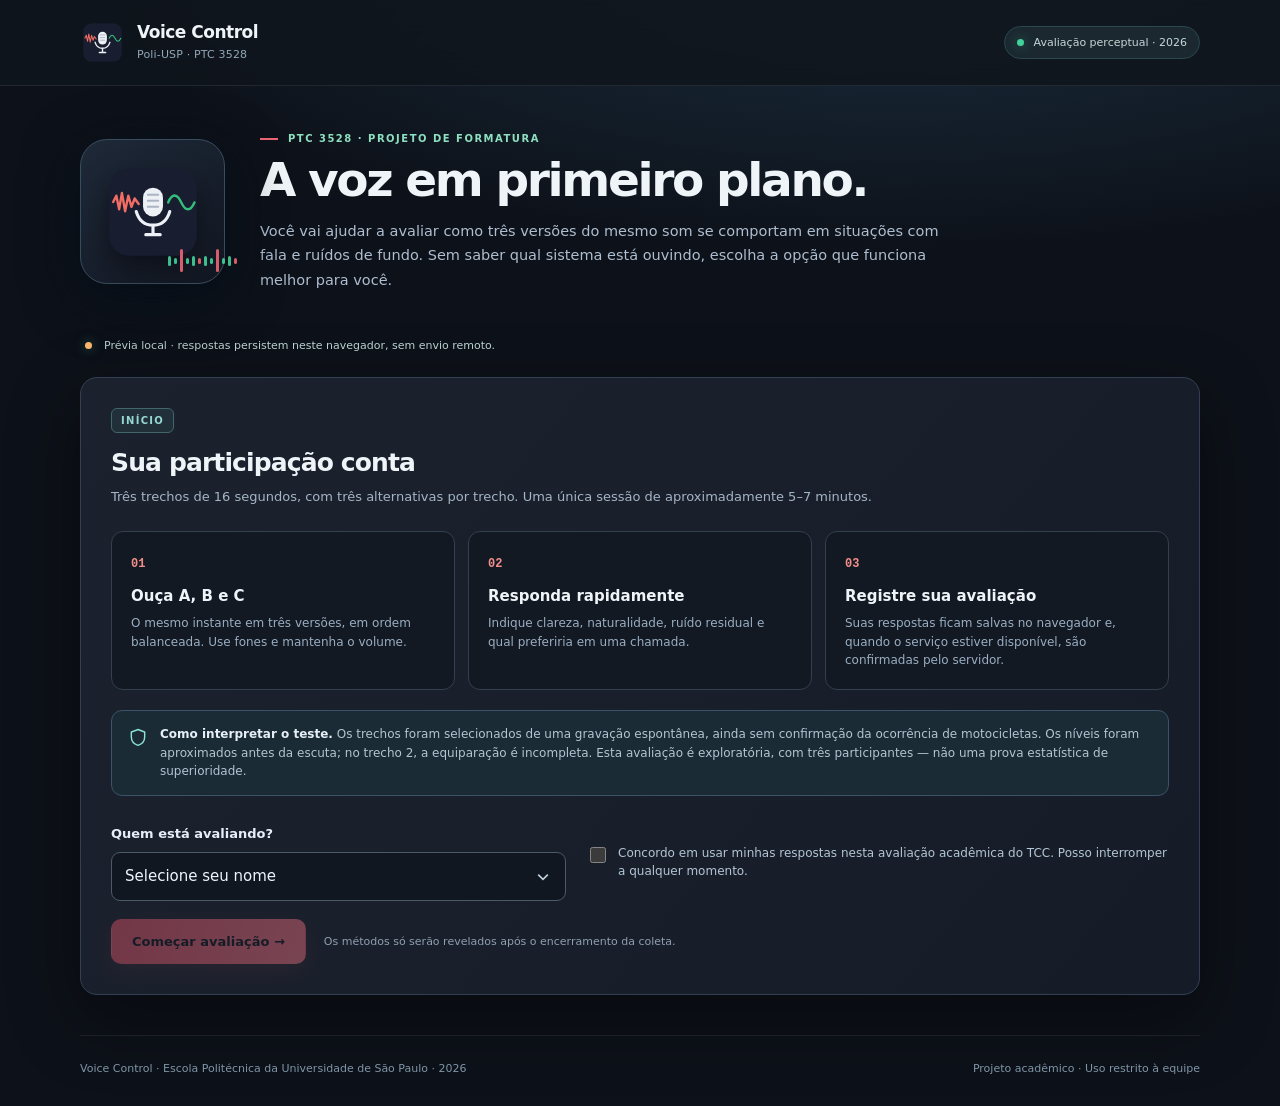
==== docs/teste-perceptual/index.html @ 07230ff4 "feat(ptc3528): stage branded blind perceptual listening test" ====
<!doctype html>
<html lang="pt-BR">
<head>
  <meta charset="utf-8">
  <meta name="viewport" content="width=device-width, initial-scale=1">
  <meta name="color-scheme" content="dark">
  <meta name="referrer" content="no-referrer">
  <meta name="theme-color" content="#10141e">
  <meta name="description" content="Escuta comparativa cega de três sinais de áudio da pesquisa Voice Control · PTC 3528, Poli-USP.">
  <title>Escuta perceptual · Voice Control | PTC 3528</title>
  <link rel="icon" type="image/svg+xml" href="assets/voice-control.svg">
  <link rel="stylesheet" href="styles.css">
</head>
<body>
  <a class="skip-link" href="#conteudo">Ir para o conteúdo</a>
  <header class="topbar">
    <div class="shell header-flex">
      <div class="brand">
        <img src="assets/voice-control.svg" alt="Logotipo colorido do Voice Control" width="45" height="45">
        <div><strong>Voice Control</strong><span>Poli-USP · PTC 3528</span></div>
      </div>
      <span class="header-pill"><span class="on-dot"></span> Avaliação perceptual · 2026</span>
    </div>
  </header>
  <main id="conteudo" class="shell" tabindex="-1">
    <section class="hero" aria-labelledby="hero-title">
      <div class="hero-art" aria-hidden="true">
        <img src="assets/voice-control.svg" alt="" width="102" height="102">
        <div class="hero-wave"><span></span><span></span><span></span><span></span><span></span><span></span><span></span><span></span><span></span><span></span><span></span><span></span></div>
      </div>
      <div><div class="eyebrow"><span class="eyebrow-line"></span> PTC 3528 · Projeto de Formatura</div>
      <h1 id="hero-title">A voz em primeiro plano.</h1>
      <p>Você vai ajudar a avaliar como três versões do mesmo som se comportam em situações com fala e ruídos de fundo. Sem saber qual sistema está ouvindo, escolha a opção que funciona melhor para você.</p>
      </div>
    </section>
    <div id="status" class="save-banner" role="status" aria-live="polite"><span class="status-dot"></span><span id="save-text">Preparando a avaliação…</span><span id="save-time"></span></div>
    <section id="welcome" class="surface screen" aria-labelledby="intro-head">
      <div class="section-head"><span class="step-badge">INÍCIO</span><h2 id="intro-head">Sua participação conta</h2><p>Três trechos de 16 segundos, com três alternativas por trecho. Uma única sessão de aproximadamente 5–7 minutos.</p></div>
      <div class="intro-grid">
        <div class="intro-step"><span>01</span><strong>Ouça A, B e C</strong><p>O mesmo instante em três versões, em ordem balanceada. Use fones e mantenha o volume.</p></div>
        <div class="intro-step"><span>02</span><strong>Responda rapidamente</strong><p>Indique clareza, naturalidade, ruído residual e qual preferiria em uma chamada.</p></div>
        <div class="intro-step"><span>03</span><strong>Registre sua avaliação</strong><p>Suas respostas ficam salvas no navegador e, quando o serviço estiver disponível, são confirmadas pelo servidor.</p></div>
      </div>
      <div class="notice"><svg viewBox="0 0 24 24" width="20" height="20" aria-hidden="true"><path d="M12 3L20 6V12C20 17 16.6 20.5 12 22C7.4 20.5 4 17 4 12V6L12 3Z" fill="none" stroke="currentColor" stroke-width="1.7"/></svg><p><strong>Como interpretar o teste.</strong> Os trechos foram selecionados de uma gravação espontânea, ainda sem confirmação da ocorrência de motocicletas. Os níveis foram aproximados antes da escuta; no trecho 2, a equiparação é incompleta. Esta avaliação é exploratória, com três participantes — não uma prova estatística de superioridade.</p></div>
      <div class="start-form">
        <div><label for="participant">Quem está avaliando?</label><select id="participant"><option value="">Selecione seu nome</option><option value="augusto">Augusto</option><option value="gabriel">Gabriel</option><option value="lucas">Lucas</option></select></div>
        <div class="consent-line"><label><input type="checkbox" id="consent"> <span>Concordo em usar minhas respostas nesta avaliação acadêmica do TCC. Posso interromper a qualquer momento.</span></label></div>
        <div class="start-actions"><button class="btn primary" id="begin" disabled>Começar avaliação <span aria-hidden="true">→</span></button><span class="hint">Os métodos só serão revelados após o encerramento da coleta.</span></div>
      </div>
    </section>
    <section id="test" class="screen" hidden aria-labelledby="test-title">
      <div class="progress-box"><div class="progress-top"><div class="eyebrow" id="progress-label"></div><span id="progress-ratio"></span></div><div class="progress-track"><span id="progress-bar"></span></div></div>
      <div class="surface listen-box">
        <div class="section-head compact"><span class="step-badge" id="scene-tag"></span><h2 id="test-title">Escute e compare</h2><p id="scene-description"></p></div>
        <div class="triple" id="audio-cards" aria-label="Três versões do mesmo trecho"></div>
        <div class="listening-tip" id="scene-tip"></div>
      </div>
      <div class="surface question-box" id="questions-box">
        <div class="section-head compact"><span class="step-badge">RESPOSTA</span><h2>O que você percebeu?</h2><p>Escolha A, B ou C em cada critério. Empate e “não avaliável” são respostas válidas.</p></div>
        <div id="questions"></div>
        <div class="field-grid">
          <fieldset class="context-group" id="audible-speech"><legend>Havia fala compreensível?</legend><div class="choice-inline" data-field="speech"><button data-value="sim" type="button">Sim</button><button data-value="parcial" type="button">Parcialmente</button><button data-value="nao" type="button">Não</button></div></fieldset>
          <fieldset class="context-group" id="audible-noise"><legend>Havia ruído perceptível durante a fala?</legend><div class="choice-inline" data-field="overlap"><button data-value="sim" type="button">Sim</button><button data-value="nao" type="button">Não</button><button data-value="incerto" type="button">Não sei</button></div></fieldset>
        </div>
        <fieldset class="context-group motorcycle-context"><legend>Você identificou som de motocicleta?</legend><div class="choice-inline" data-field="motorcycle"><button data-value="sim" type="button">Sim</button><button data-value="nao" type="button">Não</button><button data-value="incerto" type="button">Não sei</button></div></fieldset>
        <div class="note-row"><label for="remark">O que mais chamou sua atenção? <span>(opcional)</span></label><textarea id="remark" rows="2" maxlength="320" placeholder="Ex.: a voz ficou metálica em B; o ruído desaparece nas pausas, mas volta durante a fala…"></textarea></div>
        <div class="navigation"><button class="btn ghost" id="back">← Voltar</button><button class="btn primary" id="next" disabled>Próximo trecho <span aria-hidden="true">→</span></button></div>
        <p class="inline-validation" id="validation" role="alert"></p>
      </div>
    </section>
    <section id="finish" class="surface screen" hidden aria-labelledby="finish-title">
      <div class="finish-badge" aria-hidden="true">✓</div>
      <span class="step-badge">AVALIAÇÃO CONCLUÍDA</span><h2 id="finish-title">Obrigado pela contribuição!</h2>
      <p>Suas escolhas serão utilizadas apenas na análise exploratória do Voice Control. A identidade dos métodos será preservada até o fechamento da coleta.</p>
      <div class="final-info" id="final-info"></div>
      <div class="finish-actions">
        <button id="send" class="btn primary" type="button">Enviar e confirmar gravação <span aria-hidden="true">→</span></button>
        <button id="export" class="btn secondary" type="button">Baixar cópia JSON</button>
        <button id="copy" class="btn ghost" type="button">Copiar respostas</button>
      </div>
      <div class="receipt" id="receipt" role="status" aria-live="polite"></div>
      <p class="privacy-footer">Caso o serviço remoto esteja indisponível, o arquivo JSON exportado preserva suas respostas. Não envie o áudio a terceiros nem publique os trechos. Você pode voltar e ajustar respostas antes do envio.</p>
      <button class="link-button" id="review" type="button">← Revisar respostas</button>
    </section>
  </main>
  <footer class="shell footer"><span>Voice Control · Escola Politécnica da Universidade de São Paulo · 2026</span><span>Projeto acadêmico · Uso restrito à equipe</span></footer>
  <script src="config.js"></script>
  <script src="app.js" defer></script>
</body></html>
---- docs/teste-perceptual/styles.css ----
:root{--bg:#0d1119;--surface:#181e29;--surface2:#1e2634;--surface3:#121923;--border:#334053;--muted:#9aaabd;--ink:#eff4f8;--coral:#ec6674;--coral2:#f38e8b;--green:#40d29a;--blue:#75abff;--focus:#f2a9ac;--r:17px;--shadow:0 24px 70px #0006}
*{box-sizing:border-box}
html{scroll-behavior:smooth;scrollbar-color:#495469 #0c1119}
html::-webkit-scrollbar{width:11px}html::-webkit-scrollbar-track{background:#111924}html::-webkit-scrollbar-thumb{background:linear-gradient(#52627a,#31455b);border:2px solid #111924;border-radius:8px}html::-webkit-scrollbar-thumb:hover{background:#658291}
body{margin:0;min-height:100vh;background:radial-gradient(ellipse 88% 39% at 70% -6%,#1b3041 0%,transparent 75%),var(--bg);color:var(--ink);font:15px/1.55 "Segoe UI",Inter,system-ui,-apple-system,sans-serif;-webkit-font-smoothing:antialiased}
button,input,textarea,select{font:inherit}
button{cursor:pointer}
button:disabled{opacity:.45;cursor:not-allowed}
button:focus-visible,select:focus-visible,input:focus-visible,textarea:focus-visible{outline:2px solid var(--focus);outline-offset:3px}
[hidden]{display:none!important}
.shell{width:min(1120px,calc(100% - 48px));margin:auto}
.skip-link{position:absolute;z-index:90;top:-100px;left:15px;background:#fff;color:#12131e;padding:12px}.skip-link:focus{top:10px}
.topbar{background:#10151ddb;border-bottom:1px solid #ffffff14;backdrop-filter:blur(18px)}
.header-flex{height:85px;display:flex;justify-content:space-between;align-items:center;gap:14px}
.brand{display:flex;align-items:center;gap:12px}
.brand img{border-radius:11px}
.brand strong{font-size:17px;letter-spacing:-.5px;line-height:1.2;display:block}
.brand span{font-size:11px;color:#91a8b8;display:block;margin-top:3px;letter-spacing:.015em}
.header-pill{font-size:11px;color:#c5d8d7;background:#1b2830;border:1px solid #2b4850;border-radius:30px;padding:7px 12px;white-space:nowrap}
.on-dot,.status-dot{display:inline-block;width:7px;height:7px;background:var(--green);border-radius:50%;margin-right:6px;box-shadow:0 0 12px #40d29a80}
.hero{min-height:230px;padding:45px 0 36px;display:flex;gap:35px;align-items:center}
.hero-art{width:145px;height:145px;flex:0 0 145px;position:relative;display:grid;place-items:center;border-radius:27px;background:linear-gradient(140deg,#1e2938,#121722);border:1px solid #394d60;box-shadow:0 13px 55px #071019}
.hero-art img{filter:drop-shadow(0 13px 14px #05060b8a)}
.hero-wave{position:absolute;right:-13px;bottom:10px;height:25px;display:flex;align-items:center;gap:3px}
.hero-wave span{height:10px;width:3px;background:var(--green);border-radius:3px;opacity:.9}
.hero-wave span:nth-child(3n){height:23px;background:var(--coral)}
.hero-wave span:nth-child(4n){height:16px}
.hero-wave span:nth-child(2n){height:6px}
.eyebrow{color:#8ee0c1;font-size:10px;font-weight:700;letter-spacing:.15em;text-transform:uppercase}
.eyebrow-line{display:inline-block;width:18px;height:2px;background:var(--coral);vertical-align:middle;margin-right:5px}
h1{margin:6px 0 13px;font-size:clamp(30px,5vw,47px);font-weight:760;letter-spacing:-.05em;line-height:1.13}
.hero p{color:#aebed0;max-width:710px;margin:0;font-size:14.5px;line-height:1.7}
.surface{border:1px solid var(--border);background:linear-gradient(130deg,#1b222e,#161c27);border-radius:var(--r);box-shadow:var(--shadow)}
.save-banner{display:flex;align-items:center;gap:6px;font-size:11px;color:#bad1d0;min-height:34px;margin-bottom:14px;padding:0 5px}
#save-time{color:var(--muted);margin-left:auto}
.screen{margin-bottom:40px}
#welcome{padding:30px}
.section-head{margin-bottom:24px}.section-head.compact{margin-bottom:18px}
.step-badge{display:inline-block;font-size:10px;font-weight:800;letter-spacing:.13em;color:#96d7d2;background:#29404770;border:1px solid #41666b;border-radius:6px;padding:4px 9px}
.section-head h2{font-size:25px;font-weight:760;letter-spacing:-.035em;margin:11px 0 4px}
.section-head p{color:#a5b5c6;margin:0;font-size:13px}
.intro-grid{display:grid;grid-template-columns:repeat(3,minmax(0,1fr));gap:13px}
.intro-step{padding:19px;background:var(--surface3);border:1px solid #33404f;border-radius:12px}
.intro-step>span{display:inline-block;color:var(--coral2);font:700 12px ui-monospace,Consolas,monospace;margin-bottom:14px}
.intro-step strong{display:block;font-size:15px}.intro-step p{color:#9aaec2;font-size:12px;line-height:1.55;margin:6px 0 0}
.notice{display:flex;align-items:flex-start;gap:12px;margin-top:20px;padding:14px 16px;border:1px solid #3c5268;background:#1a2b35;border-radius:11px}
.notice svg{flex-shrink:0;color:#8be5d4;margin-top:2px}.notice p{margin:0;font-size:12px;color:#b3c4d2}
.notice strong{color:#e7eff6}
.start-form{margin-top:28px;display:flex;flex-wrap:wrap;gap:12px 20px;align-items:flex-end}
.start-form>div:first-child{flex:1 1 300px;max-width:455px}
label{font-size:13px;font-weight:600;color:#e7eefa;display:block;margin-bottom:8px}
select,textarea{background:#101720;color:#eff3ff;border:1px solid #4a5a69;border-radius:9px;padding:12px 13px;width:100%;outline:none}
select{appearance:none;background-image:url("data:image/svg+xml,%3Csvg viewBox='0 0 20 20' xmlns='http://www.w3.org/2000/svg'%3E%3Cpath d='m4 7 6 6 6-6' stroke='%23c0d1de' fill='none' stroke-width='2'/%3E%3C/svg%3E");background-repeat:no-repeat;background-size:16px;background-position:right 14px center}
.consent-line{flex:1 1 420px;align-self:center}.consent-line label{font-weight:400;font-size:12px;color:#b3c5d6;display:flex;gap:9px;align-items:flex-start;cursor:pointer;margin:0}
input[type=checkbox]{accent-color:var(--green);width:16px;height:16px;flex-shrink:0}
.start-actions{width:100%;display:flex;align-items:center;gap:18px;flex-wrap:wrap;margin-top:6px}
.btn{display:inline-flex;justify-content:center;align-items:center;gap:16px;min-height:45px;padding:10px 20px;border-radius:10px;border:1px solid transparent;font-size:13px;font-weight:730;transition:transform .15s,filter .2s,background .2s}
.btn:not(:disabled):hover{transform:translateY(-1px);filter:brightness(1.05)}
.btn.primary{background:linear-gradient(110deg,#df5369,#ee7282);color:#101821;box-shadow:0 8px 25px #eb657629}
.btn.secondary{background:#2b3748;color:#e9f3ff;border-color:#526074}
.btn.ghost{background:#212a38;color:#cfdbe8;border-color:#344559}
.hint{font-size:11px;color:#8f9fb1}
.progress-box{margin:2px 0 20px}
.progress-top{display:flex;justify-content:space-between;gap:10px;margin-bottom:10px}
#progress-ratio{color:#9eb2c4;font:600 11px ui-monospace,Consolas,monospace}
.progress-track{height:5px;overflow:hidden;border-radius:5px;background:#2e3645}
#progress-bar{height:100%;width:0%;display:block;background:linear-gradient(90deg,var(--coral),var(--green));transition:width .25s}
.listen-box,.question-box{padding:27px 29px;margin-bottom:16px}
.triple{display:grid;grid-template-columns:repeat(3,minmax(0,1fr));gap:13px}
.audio-card{background:linear-gradient(160deg,#141c27,#101722);border:1px solid #3d4d60;border-radius:12px;padding:18px 15px;transition:border-color .15s}
.audio-card.playing{border-color:var(--green);box-shadow:0 0 0 1px #35c68a44}
.audio-top{display:flex;align-items:center;justify-content:space-between;gap:8px;margin-bottom:15px}
.audio-label{font-size:24px;font-weight:800;letter-spacing:-.06em}
.audio-chip{font-size:10px;color:#93adbf;border:1px solid #3f5166;border-radius:18px;padding:4px 9px}
.play-row{display:flex;align-items:center;gap:9px}
.play{display:inline-grid;place-items:center;border:none;width:43px;height:43px;flex:0 0 43px;border-radius:50%;color:#101821;background:var(--green);transition:transform .15s,background .15s}
.play:hover{transform:scale(1.05)}
.play svg{width:18px;height:18px}
.seek-box{flex:1;min-width:0}
.timeline{appearance:none;display:block;width:100%;height:7px;border-radius:8px;background:linear-gradient(90deg,var(--coral) var(--fill,0%),#3c4556 var(--fill,0%));cursor:pointer;outline:none}
.timeline::-webkit-slider-thumb{appearance:none;width:14px;height:14px;background:#f7f9ff;border:2px solid var(--coral);border-radius:50%;box-shadow:0 0 0 3px #15212c}
.timeline::-moz-range-thumb{width:12px;height:12px;background:#fff;border:2px solid var(--coral);border-radius:50%}
.time{font:500 10px ui-monospace,Consolas,monospace;color:#8598ac;margin-top:7px;display:flex;justify-content:space-between}
.audio-error{font-size:11px;color:#f2a9a9;min-height:10px;margin:6px 0 0}
.listening-tip{font-size:12px;color:#b6c5d6;margin-top:18px;padding:11px 14px;background:#202c3a;border-left:3px solid #63c8a5;border-radius:7px}
.question-box{margin-bottom:40px}
.rubric{border:1px solid #364253;background:#151d28;border-radius:11px;margin-bottom:11px;padding:15px}
.rubric-row{display:flex;justify-content:space-between;gap:15px;align-items:flex-start}
.rubric-title{color:#eaf0f9;font-size:14px;font-weight:650;margin:0}
.rubric-caption{color:#95a8b8;font-size:11px;margin:4px 0 0}
.choice-grid{display:flex;flex-wrap:wrap;gap:6px;justify-content:flex-end}
.choice-grid button,.choice-inline button{border:1px solid #4a5b6e;background:#202a37;border-radius:8px;color:#d1ddea;min-width:39px;height:36px;padding:5px 10px;font-weight:650;font-size:12px;transition:border-color .15s,background .15s}
.choice-grid button[aria-pressed=true],.choice-inline button[aria-pressed=true]{background:#314a49;border-color:var(--green);box-shadow:inset 0 0 0 1px #48cc9570;color:#d3ffe9}
.choice-grid button:hover,.choice-inline button:hover{border-color:#95b5bd}
.field-grid{display:grid;grid-template-columns:repeat(2,minmax(0,1fr));gap:11px;margin-top:16px}
.context-group{margin:0;border:1px solid #364253;background:#141c26;padding:12px;border-radius:11px;min-width:0}
.context-group legend{font-size:12px;font-weight:670;padding:0 4px}
.choice-inline{display:flex;flex-wrap:wrap;gap:7px}
.note-row{margin:19px 0 13px}
.note-row label{margin-bottom:8px}.note-row label span{color:#90a5b9;font-weight:400}
textarea{resize:vertical;min-height:75px;font-size:13px}
.navigation{display:flex;justify-content:space-between;gap:10px;margin-top:15px}
.inline-validation{min-height:20px;color:#ffabb5;font-size:12px;margin-bottom:0}
#finish{padding:42px 32px;text-align:center}
.finish-badge{font-size:23px;margin:0 auto 21px;background:#1a463c;color:#8ce7bb;border:1px solid #316751;border-radius:50%;width:55px;height:55px;display:grid;place-items:center}
#finish h2{font-size:30px;letter-spacing:-.03em;margin:15px 0 8px}
#finish>p{max-width:670px;margin:0 auto 22px;color:#9fb5c6;font-size:13px}
.final-info{border:1px solid #3c4d5d;border-radius:12px;background:#131d27;text-align:left;padding:17px 19px;margin:22px auto;max-width:800px}
.final-info p{font-size:13px;line-height:1.7;margin:0}
.finish-actions{display:flex;justify-content:center;gap:10px;flex-wrap:wrap}
.receipt{color:#aacadb;margin-top:18px;font-size:12px;line-height:1.55}
.privacy-footer{font-size:11px!important;color:#9fb2bf!important;max-width:710px!important;margin:17px auto!important}
.link-button{border:0;background:transparent;color:#b1c5d7;text-decoration:underline;font-size:12px}
.footer{display:flex;justify-content:space-between;gap:20px;border-top:1px solid #ffffff12;padding:24px 0 30px;color:#7f95a7;font-size:11px}
@media(max-width:850px){.triple{grid-template-columns:1fr}.intro-grid{grid-template-columns:1fr}.hero{align-items:flex-start}.hero-art{width:100px;height:100px;flex-basis:100px}.hero-art img{width:74px;height:74px}.rubric-row{flex-direction:column}.choice-grid{justify-content:flex-start}.field-grid{grid-template-columns:1fr}}
@media(max-width:550px){.shell{width:calc(100% - 28px)}.header-flex{height:70px}.header-pill{font-size:0;min-width:28px;text-align:center}.hero{padding:27px 0;gap:17px;min-height:0}.hero-art{width:60px;height:60px;flex-basis:60px;border-radius:13px}.hero-art img{width:43px;height:43px}.hero-wave{display:none}h1{font-size:30px}.hero p{font-size:13px}.eyebrow{font-size:9px}#welcome,.listen-box,.question-box,#finish{padding:19px}.section-head h2{font-size:22px}.start-form{display:block}.consent-line{margin:18px 0}.audio-card{padding:13px}.navigation>.btn{flex:1}.footer{display:block}.footer span{display:block;margin-bottom:8px}}
@media(prefers-reduced-motion:reduce){*{transition:none!important;scroll-behavior:auto!important}}
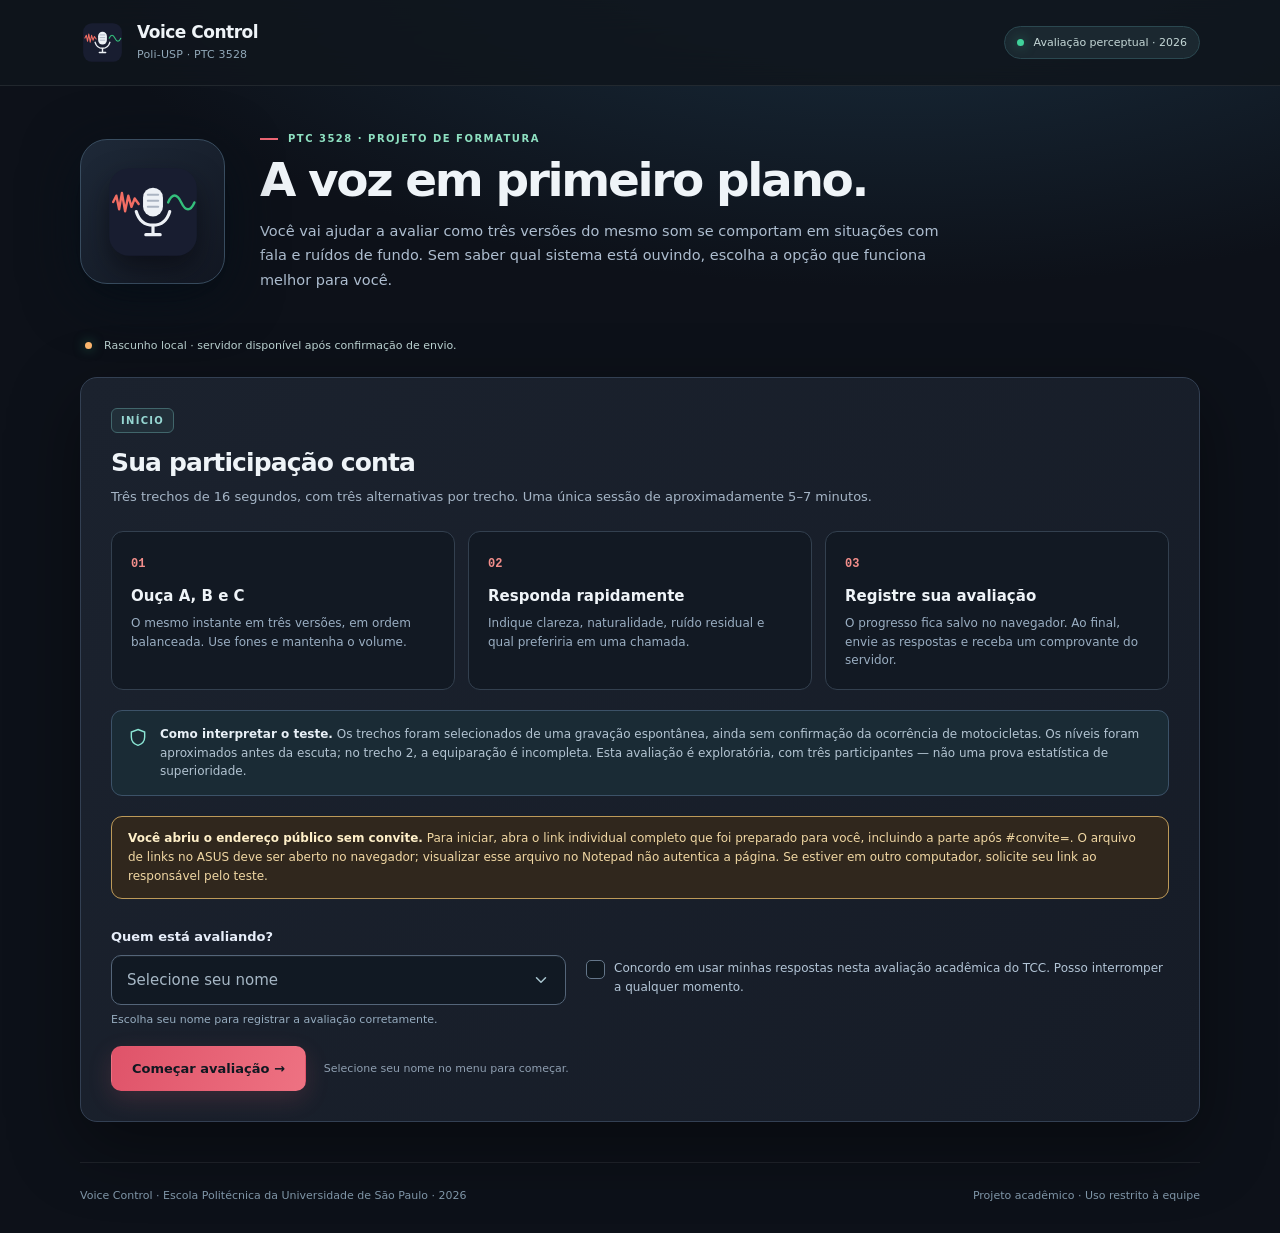
==== commit 5206bc3a: "fix(ptc3528): remove decorative wave and guide invited survey entry" ====
--- a/docs/teste-perceptual/index.html
+++ b/docs/teste-perceptual/index.html
@@ -26,7 +26,6 @@
     <section class="hero" aria-labelledby="hero-title">
       <div class="hero-art" aria-hidden="true">
         <img src="assets/voice-control.svg" alt="" width="102" height="102">
-        <div class="hero-wave"><span></span><span></span><span></span><span></span><span></span><span></span><span></span><span></span><span></span><span></span><span></span><span></span></div>
       </div>
       <div><div class="eyebrow"><span class="eyebrow-line"></span> PTC 3528 · Projeto de Formatura</div>
       <h1 id="hero-title">A voz em primeiro plano.</h1>
@@ -39,13 +38,31 @@
       <div class="intro-grid">
         <div class="intro-step"><span>01</span><strong>Ouça A, B e C</strong><p>O mesmo instante em três versões, em ordem balanceada. Use fones e mantenha o volume.</p></div>
         <div class="intro-step"><span>02</span><strong>Responda rapidamente</strong><p>Indique clareza, naturalidade, ruído residual e qual preferiria em uma chamada.</p></div>
-        <div class="intro-step"><span>03</span><strong>Registre sua avaliação</strong><p>Suas respostas ficam salvas no navegador e, quando o serviço estiver disponível, são confirmadas pelo servidor.</p></div>
+        <div class="intro-step"><span>03</span><strong>Registre sua avaliação</strong><p>O progresso fica salvo no navegador. Ao final, envie as respostas e receba um comprovante do servidor.</p></div>
       </div>
       <div class="notice"><svg viewBox="0 0 24 24" width="20" height="20" aria-hidden="true"><path d="M12 3L20 6V12C20 17 16.6 20.5 12 22C7.4 20.5 4 17 4 12V6L12 3Z" fill="none" stroke="currentColor" stroke-width="1.7"/></svg><p><strong>Como interpretar o teste.</strong> Os trechos foram selecionados de uma gravação espontânea, ainda sem confirmação da ocorrência de motocicletas. Os níveis foram aproximados antes da escuta; no trecho 2, a equiparação é incompleta. Esta avaliação é exploratória, com três participantes — não uma prova estatística de superioridade.</p></div>
+      <div id="access-notice" class="access-notice" role="status" aria-live="polite" hidden></div>
       <div class="start-form">
-        <div><label for="participant">Quem está avaliando?</label><select id="participant"><option value="">Selecione seu nome</option><option value="augusto">Augusto</option><option value="gabriel">Gabriel</option><option value="lucas">Lucas</option></select></div>
+        <div class="participant-field">
+          <span id="participant-label" class="field-label">Quem está avaliando?</span>
+          <div class="vc-select" id="participant-select">
+            <input id="participant" type="hidden" value="">
+            <button id="participant-trigger" type="button" class="vc-select-trigger" role="combobox"
+              aria-haspopup="listbox" aria-expanded="false" aria-controls="participant-options"
+              aria-labelledby="participant-label participant-selected" aria-describedby="participant-help">
+              <span id="participant-selected" class="vc-select-placeholder">Selecione seu nome</span>
+              <svg class="vc-chevron" width="18" height="18" viewBox="0 0 24 24" aria-hidden="true"><path d="m6 9 6 6 6-6" fill="none" stroke="currentColor" stroke-width="2" stroke-linecap="round" stroke-linejoin="round"/></svg>
+            </button>
+            <div id="participant-options" class="vc-select-options" role="listbox" aria-labelledby="participant-label" hidden>
+              <button type="button" id="participant-option-augusto" role="option" data-value="augusto" aria-selected="false" tabindex="-1">Augusto <span class="vc-option-check" aria-hidden="true">✓</span></button>
+              <button type="button" id="participant-option-gabriel" role="option" data-value="gabriel" aria-selected="false" tabindex="-1">Gabriel <span class="vc-option-check" aria-hidden="true">✓</span></button>
+              <button type="button" id="participant-option-lucas" role="option" data-value="lucas" aria-selected="false" tabindex="-1">Lucas <span class="vc-option-check" aria-hidden="true">✓</span></button>
+            </div>
+          </div>
+          <small id="participant-help" class="participant-help">Escolha seu nome para registrar a avaliação corretamente.</small>
+        </div>
         <div class="consent-line"><label><input type="checkbox" id="consent"> <span>Concordo em usar minhas respostas nesta avaliação acadêmica do TCC. Posso interromper a qualquer momento.</span></label></div>
-        <div class="start-actions"><button class="btn primary" id="begin" disabled>Começar avaliação <span aria-hidden="true">→</span></button><span class="hint">Os métodos só serão revelados após o encerramento da coleta.</span></div>
+        <div class="start-actions"><button class="btn primary" id="begin">Começar avaliação <span aria-hidden="true">→</span></button><span class="hint" id="begin-help" role="status" aria-live="polite">Selecione seu nome e aceite o termo para começar.</span></div>
       </div>
     </section>
     <section id="test" class="screen" hidden aria-labelledby="test-title">
--- a/docs/teste-perceptual/styles.css
+++ b/docs/teste-perceptual/styles.css
@@ -21,11 +21,6 @@
 .hero{min-height:230px;padding:45px 0 36px;display:flex;gap:35px;align-items:center}
 .hero-art{width:145px;height:145px;flex:0 0 145px;position:relative;display:grid;place-items:center;border-radius:27px;background:linear-gradient(140deg,#1e2938,#121722);border:1px solid #394d60;box-shadow:0 13px 55px #071019}
 .hero-art img{filter:drop-shadow(0 13px 14px #05060b8a)}
-.hero-wave{position:absolute;right:-13px;bottom:10px;height:25px;display:flex;align-items:center;gap:3px}
-.hero-wave span{height:10px;width:3px;background:var(--green);border-radius:3px;opacity:.9}
-.hero-wave span:nth-child(3n){height:23px;background:var(--coral)}
-.hero-wave span:nth-child(4n){height:16px}
-.hero-wave span:nth-child(2n){height:6px}
 .eyebrow{color:#8ee0c1;font-size:10px;font-weight:700;letter-spacing:.15em;text-transform:uppercase}
 .eyebrow-line{display:inline-block;width:18px;height:2px;background:var(--coral);vertical-align:middle;margin-right:5px}
 h1{margin:6px 0 13px;font-size:clamp(30px,5vw,47px);font-weight:760;letter-spacing:-.05em;line-height:1.13}
@@ -49,10 +44,33 @@
 .start-form{margin-top:28px;display:flex;flex-wrap:wrap;gap:12px 20px;align-items:flex-end}
 .start-form>div:first-child{flex:1 1 300px;max-width:455px}
 label{font-size:13px;font-weight:600;color:#e7eefa;display:block;margin-bottom:8px}
-select,textarea{background:#101720;color:#eff3ff;border:1px solid #4a5a69;border-radius:9px;padding:12px 13px;width:100%;outline:none}
-select{appearance:none;background-image:url("data:image/svg+xml,%3Csvg viewBox='0 0 20 20' xmlns='http://www.w3.org/2000/svg'%3E%3Cpath d='m4 7 6 6 6-6' stroke='%23c0d1de' fill='none' stroke-width='2'/%3E%3C/svg%3E");background-repeat:no-repeat;background-size:16px;background-position:right 14px center}
+textarea{background:#101720;color:#eff3ff;border:1px solid #4a5a69;border-radius:9px;padding:12px 13px;width:100%;outline:none}
 .consent-line{flex:1 1 420px;align-self:center}.consent-line label{font-weight:400;font-size:12px;color:#b3c5d6;display:flex;gap:9px;align-items:flex-start;cursor:pointer;margin:0}
-input[type=checkbox]{accent-color:var(--green);width:16px;height:16px;flex-shrink:0}
+input[type=checkbox]{appearance:none;position:relative;width:19px;height:19px;flex-shrink:0;border:1px solid #647689;background:#101820;border-radius:5px;cursor:pointer;margin:1px 0 0;transition:background .15s,border .15s}
+input[type=checkbox]:checked{background:var(--green);border-color:var(--green)}
+input[type=checkbox]:checked:after{content:"";position:absolute;left:5px;top:2px;width:5px;height:9px;border:solid #101b21;border-width:0 2px 2px 0;transform:rotate(45deg)}
+.field-label{display:block;font-size:13px;font-weight:650;color:#e7eefa;margin-bottom:8px}
+.participant-field{position:relative}
+.participant-help{display:block;margin-top:7px;font-size:11px;color:#96acbf;line-height:1.45}
+.vc-select{position:relative;isolation:isolate}
+.vc-select-trigger{width:100%;min-height:50px;display:flex;align-items:center;justify-content:space-between;text-align:left;gap:12px;padding:11px 15px;border:1px solid #546579;border-radius:10px;background:#111923;color:#edf5fc;cursor:pointer;font-weight:550;box-shadow:inset 0 1px 0 #ffffff0b;transition:border-color .16s,box-shadow .16s}
+.vc-select-trigger:hover{border-color:#80a2ae;background:#162230}
+.vc-select-trigger[aria-expanded=true]{border-color:#62d4ac;box-shadow:0 0 0 3px #40d29a21}
+.vc-select-placeholder{color:#a6b7c5;font-weight:400}
+.vc-chevron{color:#a9c5cf;flex-shrink:0;transition:transform .16s}
+.vc-select-trigger[aria-expanded=true] .vc-chevron{transform:rotate(180deg)}
+.vc-select-options{position:absolute;z-index:30;top:calc(100% + 7px);left:0;right:0;padding:5px;background:#1b2632;border:1px solid #4f6375;border-radius:11px;box-shadow:0 16px 42px #03060ad9;max-height:218px;overflow:auto;scrollbar-color:#6c8391 #1b2632}
+.vc-select-options::-webkit-scrollbar{width:8px}.vc-select-options::-webkit-scrollbar-thumb{background:#5a7181;border-radius:8px}
+.vc-select-options button{width:100%;min-height:43px;display:flex;align-items:center;justify-content:space-between;text-align:left;padding:10px 13px;background:transparent;border:0;border-radius:7px;color:#e0e9f2;font-size:13px}
+.vc-select-options button:hover,.vc-select-options button.is-active{background:#2a3a49}
+.vc-select-options button[aria-selected=true]{background:#263f3f;color:#d9fff0}
+.vc-option-check{opacity:0;color:#4bdaa3;font-size:16px;font-weight:700}
+.vc-select-options button[aria-selected=true] .vc-option-check{opacity:1}
+.access-notice{margin-top:20px;border:1px solid #bd9a59;background:#30271d;color:#f0d7a3;border-radius:11px;padding:12px 16px;font-size:12px;line-height:1.6}
+.access-notice strong{color:#fff0c9}
+.start-actions .hint{max-width:560px;line-height:1.5}
+.start-actions .hint.error{color:#f8afb0}
+
 .start-actions{width:100%;display:flex;align-items:center;gap:18px;flex-wrap:wrap;margin-top:6px}
 .btn{display:inline-flex;justify-content:center;align-items:center;gap:16px;min-height:45px;padding:10px 20px;border-radius:10px;border:1px solid transparent;font-size:13px;font-weight:730;transition:transform .15s,filter .2s,background .2s}
 .btn:not(:disabled):hover{transform:translateY(-1px);filter:brightness(1.05)}
@@ -113,5 +131,5 @@
 .link-button{border:0;background:transparent;color:#b1c5d7;text-decoration:underline;font-size:12px}
 .footer{display:flex;justify-content:space-between;gap:20px;border-top:1px solid #ffffff12;padding:24px 0 30px;color:#7f95a7;font-size:11px}
 @media(max-width:850px){.triple{grid-template-columns:1fr}.intro-grid{grid-template-columns:1fr}.hero{align-items:flex-start}.hero-art{width:100px;height:100px;flex-basis:100px}.hero-art img{width:74px;height:74px}.rubric-row{flex-direction:column}.choice-grid{justify-content:flex-start}.field-grid{grid-template-columns:1fr}}
-@media(max-width:550px){.shell{width:calc(100% - 28px)}.header-flex{height:70px}.header-pill{font-size:0;min-width:28px;text-align:center}.hero{padding:27px 0;gap:17px;min-height:0}.hero-art{width:60px;height:60px;flex-basis:60px;border-radius:13px}.hero-art img{width:43px;height:43px}.hero-wave{display:none}h1{font-size:30px}.hero p{font-size:13px}.eyebrow{font-size:9px}#welcome,.listen-box,.question-box,#finish{padding:19px}.section-head h2{font-size:22px}.start-form{display:block}.consent-line{margin:18px 0}.audio-card{padding:13px}.navigation>.btn{flex:1}.footer{display:block}.footer span{display:block;margin-bottom:8px}}
+@media(max-width:550px){.shell{width:calc(100% - 28px)}.header-flex{height:70px}.header-pill{font-size:0;min-width:28px;text-align:center}.hero{padding:27px 0;gap:17px;min-height:0}.hero-art{width:60px;height:60px;flex-basis:60px;border-radius:13px}.hero-art img{width:43px;height:43px}h1{font-size:30px}.hero p{font-size:13px}.eyebrow{font-size:9px}#welcome,.listen-box,.question-box,#finish{padding:19px}.section-head h2{font-size:22px}.start-form{display:block}.consent-line{margin:18px 0}.audio-card{padding:13px}.navigation>.btn{flex:1}.footer{display:block}.footer span{display:block;margin-bottom:8px}}
 @media(prefers-reduced-motion:reduce){*{transition:none!important;scroll-behavior:auto!important}}
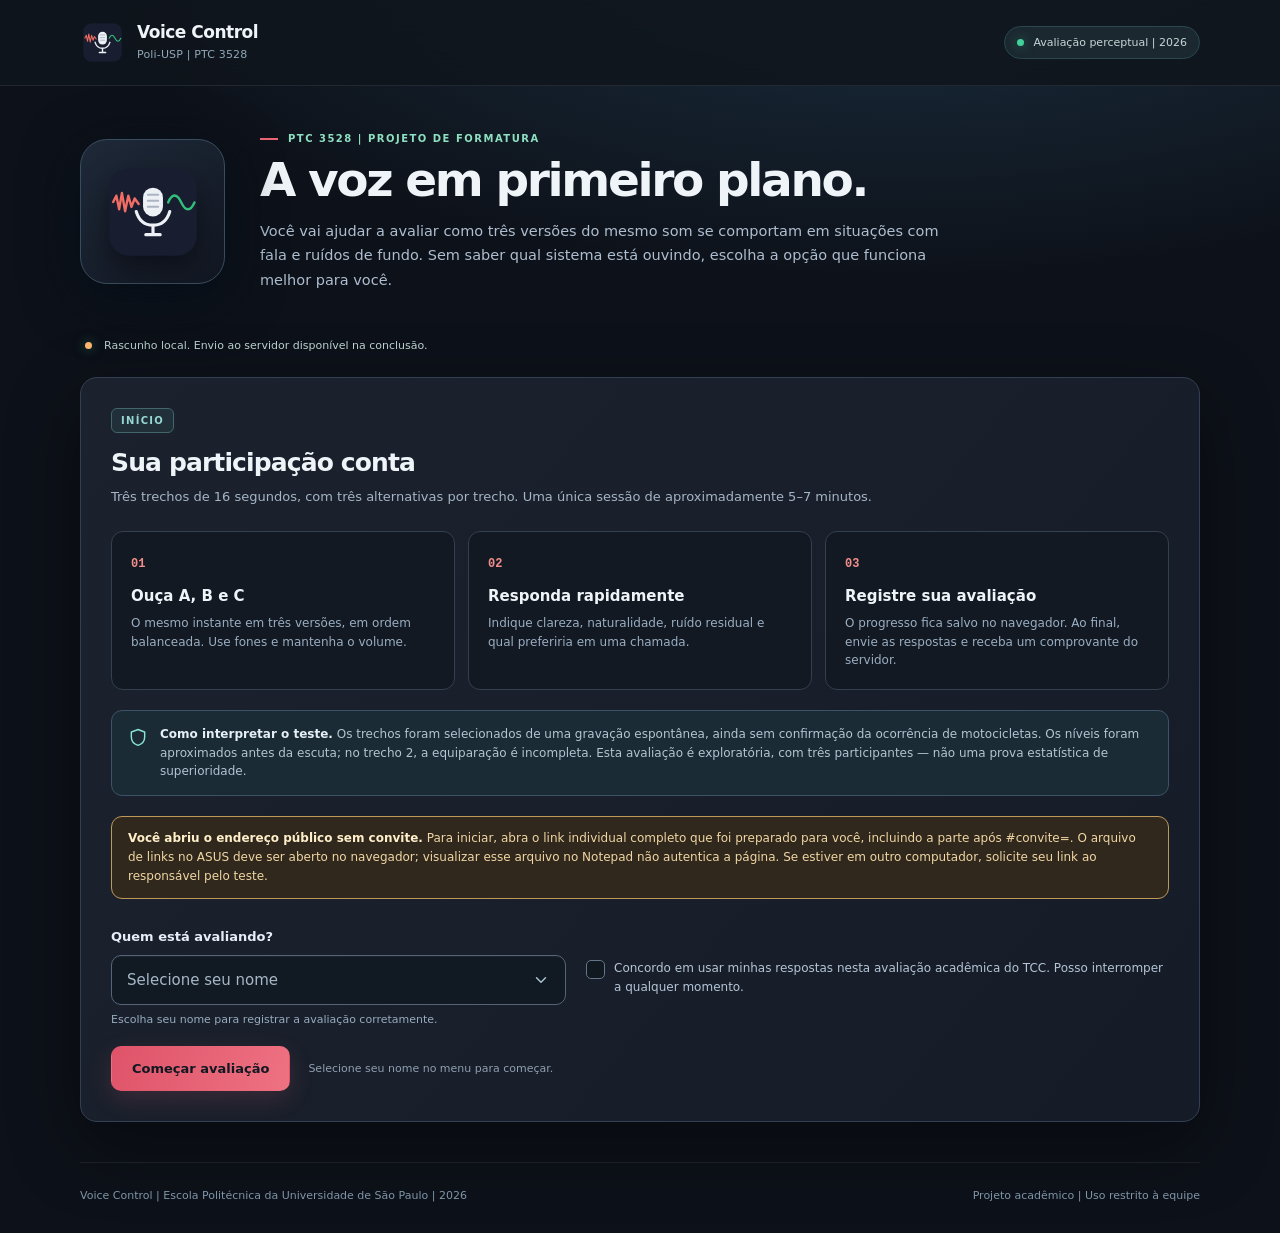
==== commit ec2345ca: "fix(ptc3528): SVG icons and unambiguous submission receipt" ====
--- a/docs/teste-perceptual/index.html
+++ b/docs/teste-perceptual/index.html
@@ -6,8 +6,8 @@
   <meta name="color-scheme" content="dark">
   <meta name="referrer" content="no-referrer">
   <meta name="theme-color" content="#10141e">
-  <meta name="description" content="Escuta comparativa cega de três sinais de áudio da pesquisa Voice Control · PTC 3528, Poli-USP.">
-  <title>Escuta perceptual · Voice Control | PTC 3528</title>
+  <meta name="description" content="Escuta comparativa cega de três sinais de áudio da pesquisa Voice Control | PTC 3528, Poli-USP.">
+  <title>Escuta perceptual | Voice Control | PTC 3528</title>
   <link rel="icon" type="image/svg+xml" href="assets/voice-control.svg">
   <link rel="stylesheet" href="styles.css">
 </head>
@@ -17,9 +17,9 @@
     <div class="shell header-flex">
       <div class="brand">
         <img src="assets/voice-control.svg" alt="Logotipo colorido do Voice Control" width="45" height="45">
-        <div><strong>Voice Control</strong><span>Poli-USP · PTC 3528</span></div>
+        <div><strong>Voice Control</strong><span>Poli-USP | PTC 3528</span></div>
       </div>
-      <span class="header-pill"><span class="on-dot"></span> Avaliação perceptual · 2026</span>
+      <span class="header-pill"><span class="on-dot"></span> Avaliação perceptual | 2026</span>
     </div>
   </header>
   <main id="conteudo" class="shell" tabindex="-1">
@@ -27,7 +27,7 @@
       <div class="hero-art" aria-hidden="true">
         <img src="assets/voice-control.svg" alt="" width="102" height="102">
       </div>
-      <div><div class="eyebrow"><span class="eyebrow-line"></span> PTC 3528 · Projeto de Formatura</div>
+      <div><div class="eyebrow"><span class="eyebrow-line"></span> PTC 3528 | Projeto de Formatura</div>
       <h1 id="hero-title">A voz em primeiro plano.</h1>
       <p>Você vai ajudar a avaliar como três versões do mesmo som se comportam em situações com fala e ruídos de fundo. Sem saber qual sistema está ouvindo, escolha a opção que funciona melhor para você.</p>
       </div>
@@ -54,15 +54,15 @@
               <svg class="vc-chevron" width="18" height="18" viewBox="0 0 24 24" aria-hidden="true"><path d="m6 9 6 6 6-6" fill="none" stroke="currentColor" stroke-width="2" stroke-linecap="round" stroke-linejoin="round"/></svg>
             </button>
             <div id="participant-options" class="vc-select-options" role="listbox" aria-labelledby="participant-label" hidden>
-              <button type="button" id="participant-option-augusto" role="option" data-value="augusto" aria-selected="false" tabindex="-1">Augusto <span class="vc-option-check" aria-hidden="true">✓</span></button>
-              <button type="button" id="participant-option-gabriel" role="option" data-value="gabriel" aria-selected="false" tabindex="-1">Gabriel <span class="vc-option-check" aria-hidden="true">✓</span></button>
-              <button type="button" id="participant-option-lucas" role="option" data-value="lucas" aria-selected="false" tabindex="-1">Lucas <span class="vc-option-check" aria-hidden="true">✓</span></button>
+              <button type="button" id="participant-option-augusto" role="option" data-value="augusto" aria-selected="false" tabindex="-1">Augusto <svg class="vc-option-check" aria-hidden="true" viewBox="0 0 24 24"><path d="M5 12.5 10 17l9-10" fill="none" stroke="currentColor" stroke-width="2.4" stroke-linecap="round" stroke-linejoin="round"/></svg></button>
+              <button type="button" id="participant-option-gabriel" role="option" data-value="gabriel" aria-selected="false" tabindex="-1">Gabriel <svg class="vc-option-check" aria-hidden="true" viewBox="0 0 24 24"><path d="M5 12.5 10 17l9-10" fill="none" stroke="currentColor" stroke-width="2.4" stroke-linecap="round" stroke-linejoin="round"/></svg></button>
+              <button type="button" id="participant-option-lucas" role="option" data-value="lucas" aria-selected="false" tabindex="-1">Lucas <svg class="vc-option-check" aria-hidden="true" viewBox="0 0 24 24"><path d="M5 12.5 10 17l9-10" fill="none" stroke="currentColor" stroke-width="2.4" stroke-linecap="round" stroke-linejoin="round"/></svg></button>
             </div>
           </div>
           <small id="participant-help" class="participant-help">Escolha seu nome para registrar a avaliação corretamente.</small>
         </div>
         <div class="consent-line"><label><input type="checkbox" id="consent"> <span>Concordo em usar minhas respostas nesta avaliação acadêmica do TCC. Posso interromper a qualquer momento.</span></label></div>
-        <div class="start-actions"><button class="btn primary" id="begin">Começar avaliação <span aria-hidden="true">→</span></button><span class="hint" id="begin-help" role="status" aria-live="polite">Selecione seu nome e aceite o termo para começar.</span></div>
+        <div class="start-actions"><button class="btn primary" id="begin">Começar avaliação</button><span class="hint" id="begin-help" role="status" aria-live="polite">Selecione seu nome e aceite o termo para começar.</span></div>
       </div>
     </section>
     <section id="test" class="screen" hidden aria-labelledby="test-title">
@@ -81,26 +81,27 @@
         </div>
         <fieldset class="context-group motorcycle-context"><legend>Você identificou som de motocicleta?</legend><div class="choice-inline" data-field="motorcycle"><button data-value="sim" type="button">Sim</button><button data-value="nao" type="button">Não</button><button data-value="incerto" type="button">Não sei</button></div></fieldset>
         <div class="note-row"><label for="remark">O que mais chamou sua atenção? <span>(opcional)</span></label><textarea id="remark" rows="2" maxlength="320" placeholder="Ex.: a voz ficou metálica em B; o ruído desaparece nas pausas, mas volta durante a fala…"></textarea></div>
-        <div class="navigation"><button class="btn ghost" id="back">← Voltar</button><button class="btn primary" id="next" disabled>Próximo trecho <span aria-hidden="true">→</span></button></div>
+        <div class="navigation"><button class="btn ghost" id="back">Voltar</button><button class="btn primary" id="next" disabled>Próximo trecho</button></div>
         <p class="inline-validation" id="validation" role="alert"></p>
       </div>
     </section>
     <section id="finish" class="surface screen" hidden aria-labelledby="finish-title">
-      <div class="finish-badge" aria-hidden="true">✓</div>
-      <span class="step-badge">AVALIAÇÃO CONCLUÍDA</span><h2 id="finish-title">Obrigado pela contribuição!</h2>
-      <p>Suas escolhas serão utilizadas apenas na análise exploratória do Voice Control. A identidade dos métodos será preservada até o fechamento da coleta.</p>
+      <div class="finish-badge" aria-hidden="true"><svg viewBox="0 0 24 24" width="28" height="28"><path d="M5 12.5 10 17l9-10" fill="none" stroke="currentColor" stroke-width="1.9" stroke-linecap="round" stroke-linejoin="round"/></svg></div>
+      <span class="step-badge" id="finish-stage">AVALIAÇÃO CONCLUÍDA</span><h2 id="finish-title">Obrigado pela contribuição!</h2>
+      <p id="finish-description">Suas escolhas serão utilizadas apenas na análise exploratória do Voice Control. A identidade dos métodos será preservada até o fechamento da coleta.</p>
       <div class="final-info" id="final-info"></div>
+      <div class="receipt" id="receipt" role="status" aria-live="polite" tabindex="-1"></div>
       <div class="finish-actions">
-        <button id="send" class="btn primary" type="button">Enviar e confirmar gravação <span aria-hidden="true">→</span></button>
+        <button id="send" class="btn primary" type="button">Enviar e confirmar gravação</button>
         <button id="export" class="btn secondary" type="button">Baixar cópia JSON</button>
         <button id="copy" class="btn ghost" type="button">Copiar respostas</button>
       </div>
-      <div class="receipt" id="receipt" role="status" aria-live="polite"></div>
+      <p id="secondary-feedback" class="secondary-feedback" role="status" aria-live="polite"></p>
       <p class="privacy-footer">Caso o serviço remoto esteja indisponível, o arquivo JSON exportado preserva suas respostas. Não envie o áudio a terceiros nem publique os trechos. Você pode voltar e ajustar respostas antes do envio.</p>
-      <button class="link-button" id="review" type="button">← Revisar respostas</button>
+      <button class="link-button" id="review" type="button">Revisar respostas</button>
     </section>
   </main>
-  <footer class="shell footer"><span>Voice Control · Escola Politécnica da Universidade de São Paulo · 2026</span><span>Projeto acadêmico · Uso restrito à equipe</span></footer>
+  <footer class="shell footer"><span>Voice Control | Escola Politécnica da Universidade de São Paulo | 2026</span><span>Projeto acadêmico | Uso restrito à equipe</span></footer>
   <script src="config.js"></script>
   <script src="app.js" defer></script>
 </body></html>
--- a/docs/teste-perceptual/styles.css
+++ b/docs/teste-perceptual/styles.css
@@ -64,7 +64,7 @@
 .vc-select-options button{width:100%;min-height:43px;display:flex;align-items:center;justify-content:space-between;text-align:left;padding:10px 13px;background:transparent;border:0;border-radius:7px;color:#e0e9f2;font-size:13px}
 .vc-select-options button:hover,.vc-select-options button.is-active{background:#2a3a49}
 .vc-select-options button[aria-selected=true]{background:#263f3f;color:#d9fff0}
-.vc-option-check{opacity:0;color:#4bdaa3;font-size:16px;font-weight:700}
+.vc-option-check{opacity:0;color:#4bdaa3;width:17px;height:17px;flex-shrink:0}
 .vc-select-options button[aria-selected=true] .vc-option-check{opacity:1}
 .access-notice{margin-top:20px;border:1px solid #bd9a59;background:#30271d;color:#f0d7a3;border-radius:11px;padding:12px 16px;font-size:12px;line-height:1.6}
 .access-notice strong{color:#fff0c9}
@@ -126,7 +126,15 @@
 .final-info{border:1px solid #3c4d5d;border-radius:12px;background:#131d27;text-align:left;padding:17px 19px;margin:22px auto;max-width:800px}
 .final-info p{font-size:13px;line-height:1.7;margin:0}
 .finish-actions{display:flex;justify-content:center;gap:10px;flex-wrap:wrap}
-.receipt{color:#aacadb;margin-top:18px;font-size:12px;line-height:1.55}
+.receipt{color:#aacadb;margin:19px auto 20px;font-size:12px;line-height:1.6;max-width:800px}
+.receipt.is-success{display:flex;align-items:flex-start;gap:15px;text-align:left;background:linear-gradient(125deg,#1b3933,#172e2d);border:1px solid #3d9478;border-radius:13px;padding:21px 23px;box-shadow:inset 0 1px 0 #ffffff12}
+.receipt.is-success svg{width:30px;height:30px;flex:0 0 30px;color:#8be5c4}
+.receipt.is-success strong{display:block;color:#e5fff2;font-size:16px;line-height:1.4;margin-bottom:5px}
+.receipt.is-success .receipt-meta{display:block;color:#b1d5c5;overflow-wrap:anywhere;font-size:12px;line-height:1.65}
+.receipt.is-success .receipt-instruction{color:#add8c7;font-size:12px;margin:7px 0 0}
+.secondary-feedback{min-height:19px;font-size:12px;color:#9db9ca;margin:10px auto 0}
+#finish .finish-badge svg{display:block}
+#receipt:focus{outline:none}
 .privacy-footer{font-size:11px!important;color:#9fb2bf!important;max-width:710px!important;margin:17px auto!important}
 .link-button{border:0;background:transparent;color:#b1c5d7;text-decoration:underline;font-size:12px}
 .footer{display:flex;justify-content:space-between;gap:20px;border-top:1px solid #ffffff12;padding:24px 0 30px;color:#7f95a7;font-size:11px}
